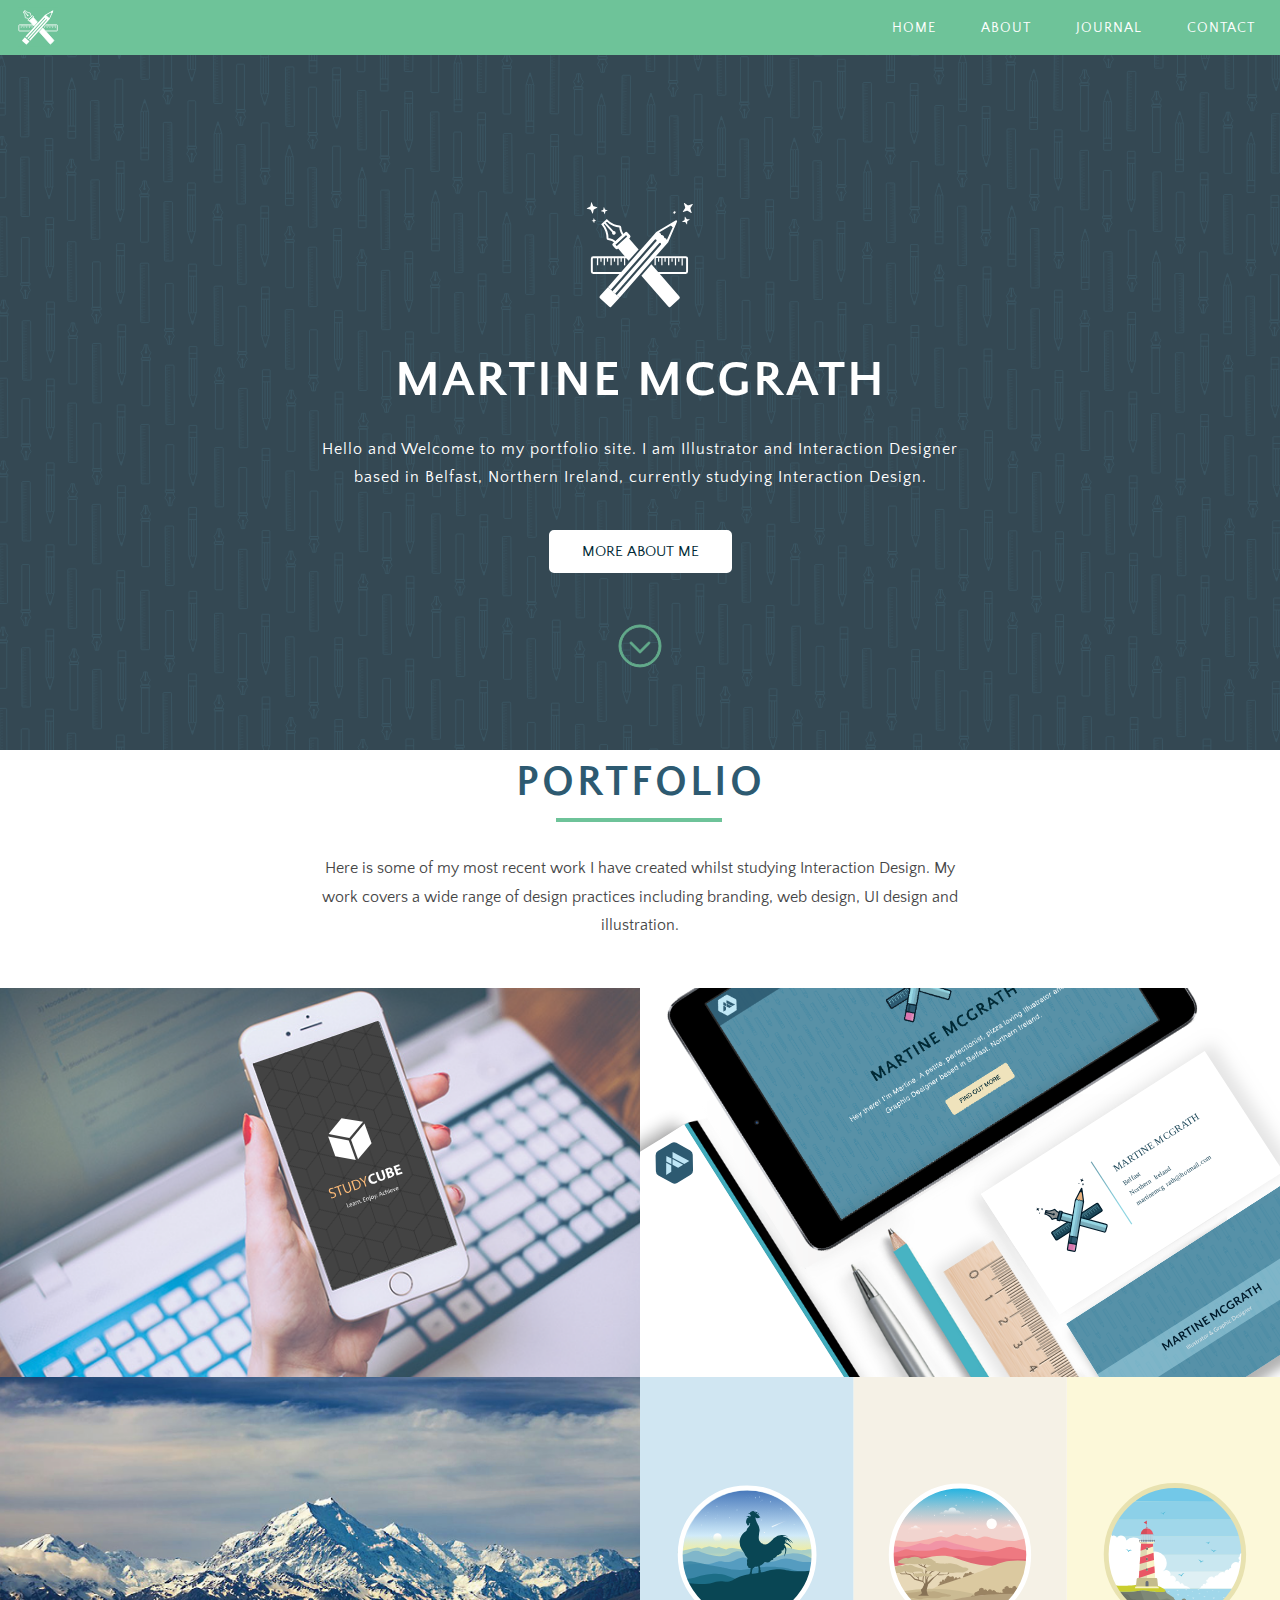
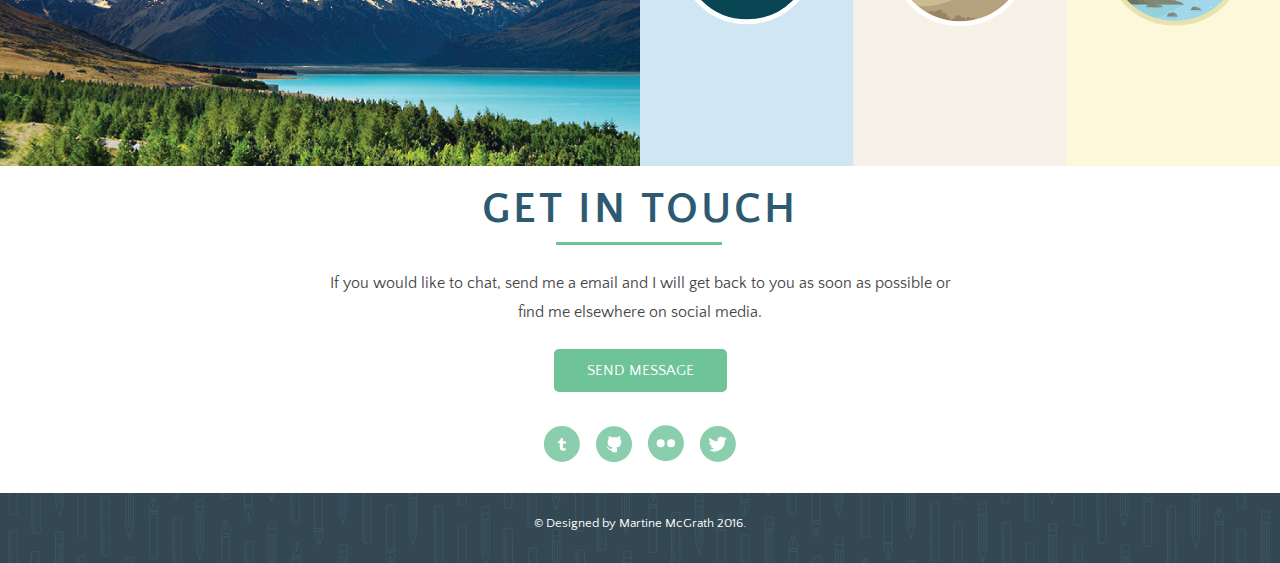
==== index.html @ e9c859cc "uploading new portfolio" ====
<!DOCTYPE html>
<html

<head>
    <meta charset="UTF-8">
    <meta http-equiv="X-UA-Compatible" content="IE=edge,chrome=1">
    <meta name="viewport" content="width=device-width, initial-scale=1">
    <title>Martine McGrath</title>

    <link rel="shortcut icon" type="image/png" href="images/favicon1.png">  
    <link href="css/style.css" type="text/css" rel="stylesheet"/>

<script src="js/smooth-scroll.js"></script>

    <!-- Google Fonts -->

    <link href='https://fonts.googleapis.com/css?family=Quattrocento+Sans:400,400italic,700,700italic' rel='stylesheet' type='text/css'>



</head>

    <body id="home">
        
         <div class="hero">
        </div>
        
        <header class="main">
            
            

            <div class="nav-menu">
        <nav>
            
             <a href="index.html"><img class="logo" src="images/icon.svg" width="40" height="40" alt="Monogram"/></a>
            
            <ul>
                <li><a href="index.html">HOME</a></li>
                <li><a href="about.html">ABOUT</a></li>
                <li><a href="http://martine-mcgrath.tumblr.com/">JOURNAL</a></li>
                <li><a data-scroll href="#contact-home">CONTACT</a></li>
               
            </ul>
        </nav>  
            </div>
    
     
   <img class="animatedimage" src="images/line-marque.svg" alt="Viusal Marque"/> 
    
    <h1 class="title">MARTINE MCGRATH</h1>
    <p class="intro">Hello and Welcome to my portfolio site. I am Illustrator and Interaction Designer based in Belfast, Northern Ireland, currently studying Interaction Design.</p>
    
    
    <div class="about-button">
    <a class="button" href="about.html">MORE ABOUT ME</a>
        </div>
            
            <div class="arrow">
            <a data-scroll href="#portfolio"><img src="images/arrow.svg" alt="arrow to portfolio" /></a>
                </div>
            
    
</header>
        
<div id="portfolio"></div>
        
<section>
    
    <div class="portfolio-intro">
    <h2>PORTFOLIO</h2>
    <hr>
    <p class="work-intro">Here is some of my most recent work I have created whilst studying Interaction Design. My work covers a wide range of design practices including branding, web design, UI design and illustration.</p>
        </div>
    
    <div class="container-a4">
		<ul class="caption-style-4">
			<li>
				<img src="images/image1-01.svg" alt="Micro-publications Studycube App">
				<div class="caption">
                    <a href="case-study1.html"><div class="blur"></div></a>
                    <a href="case-study1.html"><div class="caption-text">
						<h1 class="white">STUDYCUBE</h1>
<p class="white">A educational interactive device, testing your knowledge on a wide range of subjects.</p>
					</div></a>
				</div>
			</li>
			<li>
                <img src="images/final-brand-01.svg" alt="Personal Brand">
				<div class="caption">
					<a href="case-study2.html"><div class="blur"></div></a>
                    <a href="case-study2.html"><div class="caption-text">
						<h1 class="white">PERSONAL BRAND</h1>
<p class="white">A range of branding material with a distinct identity that defines who I am and what I do. </p>
					</div></a>
				</div>
			</li>
			<li>
				<img src="images/image3.svg" alt="Bird Project Website">
				<div class="caption">
					<div class="blur"></div>
					<div class="caption-text">
						<h1 class="white">NARRATIVE WEBPAGE</h1>
<p class="white">An illustrated webpage for children to learn about the 'extinct' New Zealand Takahē bird.</p>

					</div>
				</div>
			</li>
			<li>
				<img src="images/image4-01.svg" alt="Master & Apprentice">
				<div class="caption">
					<a href="case-study4.html"><div class="blur"></div></a>
					<a href="case-study4.html"><div class="caption-text">
						<h1 class="white">Master & Apprentice</h1>
<p class="white">Master & Apprentice illustration exercises to continue improving my illustration skills.</p>
					</div></a>
				</div>
			</li>
		</ul>
	</div>
    </section>
           
        
	<section id="contact-home">

        <h2 class="contact-home-title">GET IN TOUCH</h2>
        
        <hr>
        
        <p>If you would like to chat, send me a email and I will get back to you as soon as possible or find me elsewhere on social media.</p>
        
        <div class="email-button">
    <a class="home-contact-button" href="mailto:martinemcgrath@hotmail.com">SEND MESSAGE</a>
        </div>
        
        <!---<button class="button" style="vertical-align:middle"><span>SEND MESSAGE </span></button>--->
        
        <div class="social">
		<ul> 
<li><a href="http://martine-mcgrath.tumblr.com/"><img src="images/social/tumblr.svg" alt="Follow me on Tumblr" /></a></li>
<li><a href="https://github.com/martinemcgrath"><img src="images/social/github.svg" alt="Follow me on GitHub" /></a></li>
<li><a href="https://www.flickr.com/photos/martinemcgrath/"><img src="images/social/flickr.svg" alt="Follow me on Flickr" /></a></li>
<li><a href="https://twitter.com/martine_mcgrath"><img src="images/social/twitter.svg" alt="Follow me on Twitter" /></a></li>
            
            
            </ul>
	</div>
        
        

        
	</section>
        
          
    <footer>  
    
        <p class="small">&copy; Designed by Martine McGrath 2016.</p>
    
        </footer>
        
<script>
    smoothScroll.init();
</script>
    
</body>
</html>
---- css/style.css ----
* { 
    padding: 0;
    margin: 0;
    font-size: 100%;
    
  

}

p, h1, h2, h3, h4, blockquote, li
{
        max-width: 800px;
        min-width: 320px;
        font-family:'Quattrocento Sans', Arial, sans-serif;
        margin: auto;   
        background-colour: #fff;
        color: #464647;
        line-height: 2em;
    }


/*--------------- LINKS --------------*/


nav a:hover { color: #4AA1BC;
        transition: all 0.4s ease-in-out; }
    

   nav a {
        color: #fff;
        text-decoration: none;
       padding: 26px 20px;
        font-size: 0.9em;}



/*--------------- NAV ---------------*/

 
    nav { padding: 0em 0;
        margin-top: 1em;
        margin-bottom: 1em;
        position: fixed;
        z-index: 2;
        top: 0;
        left: 0;
        margin: 0 auto;
        padding: 0.7em;
        width: 100%;
        background-color: rgba(110, 195, 153, 1);
        
        }
     
        
    nav ul {
      float: right;
        margin-right: 1em;
        letter-spacing: 1px;

}
    
    nav li {display: inline;}


nav li a:hover {
    color: #2D5A71;
    transition: all 0.5s ease-in-out; 
    }


.logo {
    margin-top: -0.3em;
    margin-bottom: -0.5em;
    margin-left: 0.5em;
    float: left;}

/*--------------- HEADER ---------------*/

.hero {
    background-image: url(../images/bg-01.svg);
    background-size: cover;
    background-position: center center;
    height: 750px;
}

header { margin-top: -550px;}



.animatedimage {
    max-width: 110px;
    animation: fadeAndScale 1s ease-in;
    transform-origin: center bottom;
}

@keyframes fadeAndScale {
    from {
       opacity: 0;
        transform: scale(.75, .75, 1);
    }
    
    to{
     opacity: 1; 
        transform: scale3d(1, 1, 1);
    }
}


.title { 
    margin-top: 0.3em;
    color: #fff;
    letter-spacing: 2px;
    font-size: 3.2em;
    font-weight: 800;
    animation: fadeAndScale 1.5s ease-in;
    transform-origin: center bottom;
    }

.intro { 
    margin-top: 0.2em;
    margin-bottom: 0.5em;
    font-size: 1em;
    color: #fff;
    letter-spacing: 1px;
    max-width: 650px;
    font-weight: 300;
    animation: fadeAndScale 1.5s ease-in;
    transform-origin: center bottom;
    }

.button {  
    margin-top: 2em;
    background-color: #fff;
    border: 3px solid #fff;
    padding: 10px 30px;
    text-align: center;
    text-decoration: none;
    display: inline-block;
    font-size: 15px;
    border-radius: 5px;
    animation: fadeAndScale 2s ease-in;
    transform-origin: center bottom;
    }

.button:hover {
    background-color: rgba(240, 227, 188, 0.0);
    color: #fff;
    border: 3px solid #fff;
    transition: 0.4s;}
        
a{ color: #002935;
    font-family: 'Quattrocento Sans', sans-serif;}

.arrow img { 
    margin-top: 3em;
    width: 50px;
    opacity: 0.8;
    animation: fadeAndScale 2s ease-in;
    transform-origin: center bottom;
}

.arrow a:hover img{
    opacity: 1;
    transition: all 0.3s ease-in-out;
    transform:scale(1.2);
    }

/*--------------- TYPOGRAPHY---------------*/

header {
  text-align: center;
}


h2 {
    color: #2D5A71;
    text-align: center;
    font-size: 2.7em;
    font-weight: bold;
    letter-spacing: 3px;
    margin-top: 1.5em;
    margin-bottom: 0.5em;}

h3 {
    color: #464647;
    font-size: 2em;
    font-weight: 700;}


p {
    line-height: 1.8em;
    margin-bottom: 2em;
    font-size: 1em;
}



/*---------PORTFOLIO-----*/


.portfolio-intro { margin-top: 4em;}

.work-intro { 
    margin-top: 2em;
    text-align: center;
    width: 660px;
    margin-bottom: 3em;}


hr {
    margin-left: 43.4%;
    width: 13%;
    border: 0;
    background-color: #6EC399;
    height: 3.5px;
    margin-top: -1.8em;
}

	.caption-style-4{
		list-style-type: none;
		margin: 0px;
		padding: 0px;


	}

/*---------Portfilio grid-----*/


	.caption-style-4 li{
		float: left;
		padding: 0px;
		position: relative;
		overflow: hidden;
	}
	.caption-style-4 li:hover .caption{
		opacity: 1;
	}
	.caption-style-4 li:hover img{
		opacity: 1;
		transform: scale(1.10,1.10);
		-webkit-transform:scale(1.15,1.15);
		-moz-transform:scale(1.15,1.15);
		-ms-transform:scale(1.15,1.15);
		-o-transform:scale(1.15,1.15);
	}
	.caption-style-4 img{
        z-index: 2;
        width: 640px;
		margin: 0px;
		padding: 0px;
		float: left;
	
	}
	.caption-style-4 .caption{
		cursor: pointer;
		position: absolute;
		opacity: 0;
		-webkit-transition:all 0.45s ease-in-out;
		-moz-transition:all 0.45s ease-in-out;
		-o-transition:all 0.45s ease-in-out;
		-ms-transition:all 0.45s ease-in-out;
		transition:all 0.45s ease-in-out;
	}

	.caption-style-4 img{
		-webkit-transition:all 0.25s ease-in-out;
		-moz-transition:all 0.25s ease-in-out;
		-o-transition:all 0.25s ease-in-out;
		-ms-transition:all 0.25s ease-in-out;
		transition:all 0.25s ease-in-out;
	}
	.caption-style-4 .blur{
		background-color: rgba(50,70,80,0.85);
		height: 640px;
		width: 650px;
		z-index: 5;
		position: absolute;
	}
	.caption-style-4 .caption-text h1{
		text-transform: uppercase;
		font-size: 2.5em;;
        text-align: center;

	}
	.caption-style-4 .caption-text{
		z-index: 6;
		color: #fff;
		position: absolute;
		width: 450px;
		height: 200px;
		top:100px;
        margin-left: 80px;
	}


.white {
    color: white; 
    text-align: center;
}

.clear {clear: both;}


/*---------CONTACT-----*/

#contact-home {
    text-align: center;
    background: #fff;
    padding-bottom: 50px;
}

#contact-home hr { margin-top: -2em;}

#contact-home p { 
            max-width: 650px;
            text-align: center;
            margin-top: 1.5em;
            margin-bottom: -0.5em;}

.contact-home-title { margin-top: 18.3em;}

.home-contact-button {  
    margin-top: 2em;
    background-color: #6EC399;
    border: 3px solid #6EC399;
    color: #fff;
    padding: 10px 30px;
    text-align: center;
    text-decoration: none;
    display: inline-block;
    font-size: 15px;
    border-radius: 5px;
    animation: fadeAndScale 2s ease-in;
    transform-origin: center bottom;
    }

.home-contact-button:hover {
    background-color: rgba(240, 227, 188, 0.0);
    color: #6EC399;
    border: 3px solid #6EC399;
    transition: 0.4s;}


#contact {
    text-align: center;
    background: #3B5561;
    /* padding-top: 760px; */
    padding-bottom: 50px;
}

#contact hr { margin-top: -3em;}


.contact-title { 
    padding: 0.5em;
    color: #fff;}


#contact p {
            max-width: 650px;
            text-align: center;
            color: #fff;
            margin-top: 1.5em;
            margin-bottom: -0.5em;}


.email-button { margin-top: 0em;}


.social  {
    text-align: center;
    margin: auto 0;
    }

.social ul {
    display: block;
    }

.social li {
    margin: 0 4px;
    list-style: none;
    display: inline;
    }


.social img {
    margin-top: 2em;
    margin-bottom: -2em;
    width: 40px;
    border: none;
    opacity: 0.8;
    }

.social a:hover img{
    opacity: 1;
    transition: all 0.3s ease-in-out;
    transform:scale(1.2);
    }



/*.button {
  display: inline-block;
  border-radius: 5px;
  background-color: #F0E3BC;
  border: 3px solid #F0E3BC;
  color: #FFFFFF;
  text-align: center;
  font-size: 15px;
  padding: 10px;
  width: 200px;
  cursor: pointer;
  margin: 5px;
  color: #002935;
  font-family: 'Quattrocento Sans', sans-serif;
}

.button span {
  cursor: pointer;
  display: inline-block;
  position: relative;
  transition: 0.5s;
}

.button span:after {
  content: '»';
  position: absolute;
  opacity: 0;
  top: 0;
  right: -30px;
}

.button:hover span {
  padding-right: 20px;
}

.button:hover span:after {
  opacity: 1;
  right: 0;
}*/



/*-----FOOTER-----*/

footer { background-image: url(../images/bg-01.svg);
background-size: cover;
    background-position: center center;
    width: 100%;
    height:70px;
}

footer p {
  margin-top: 0em;
    margin-bottom: 0em;
    padding: 1.5em;
  text-align: center;
  font-size: 0.8em;
    color: #fff;
}



/*--------------------------------------- CASE STUDIES! -----------------------------------*/

/*-----CASESTUDY1 - STUDYCUBE-----*/

.bg-studycube{ background-image: url(../images/case1.png);
    background-size: cover;
    background-position: center center;
    height: 450px;
}

.case-intro { margin-top: 12em;}

.brief { margin-top: 10em;}

.brief p{ margin-top: 2em;}

.approach p{ margin-top: 2em;}

.cube-icons { text-align: center;}

.cube-icons img {width: 150px;
                    margin-bottom: -3em;}

.cube-icons p { width: 550px;
                margin-top: 3.5em;}

.sketches {
    width: 100%;
    margin-top: 3.5em;
    }

.sketches ul {
    text-align: center;
    display: block;
    }

.sketches li {
    list-style: none;
    display: inline;
    }


.sketches img {
    margin-top: -0.4em;
    width: 471.2px;
    border: none;
    }

.approach { margin-top: -1em;}


.green { 
    margin-top: 4em;
    background: #84D1A9;
    text-align: center;
}


.outcome p { margin-top: 2em;}

.iphone-app{ width: 800px;
            margin-top: 2em;
            margin-bottom: 2em;}

.finished-app { width: 800px;
    margin-top: 2em;}


/*-----CASESTUDY2 - BRAND-----*/

.bg-brand{ background-image: url(../images/brand1.png);
    background-size: cover;
    background-position: center center;
    height: 450px;
}




/*-----CASESTUDY3 - NARRATIVE WEBSITE-----*/


/*-----CASESTUDY4 - MASTER & APPRENTICE-----*/



/*--------------- MEDIA QUERIES ---------------*/
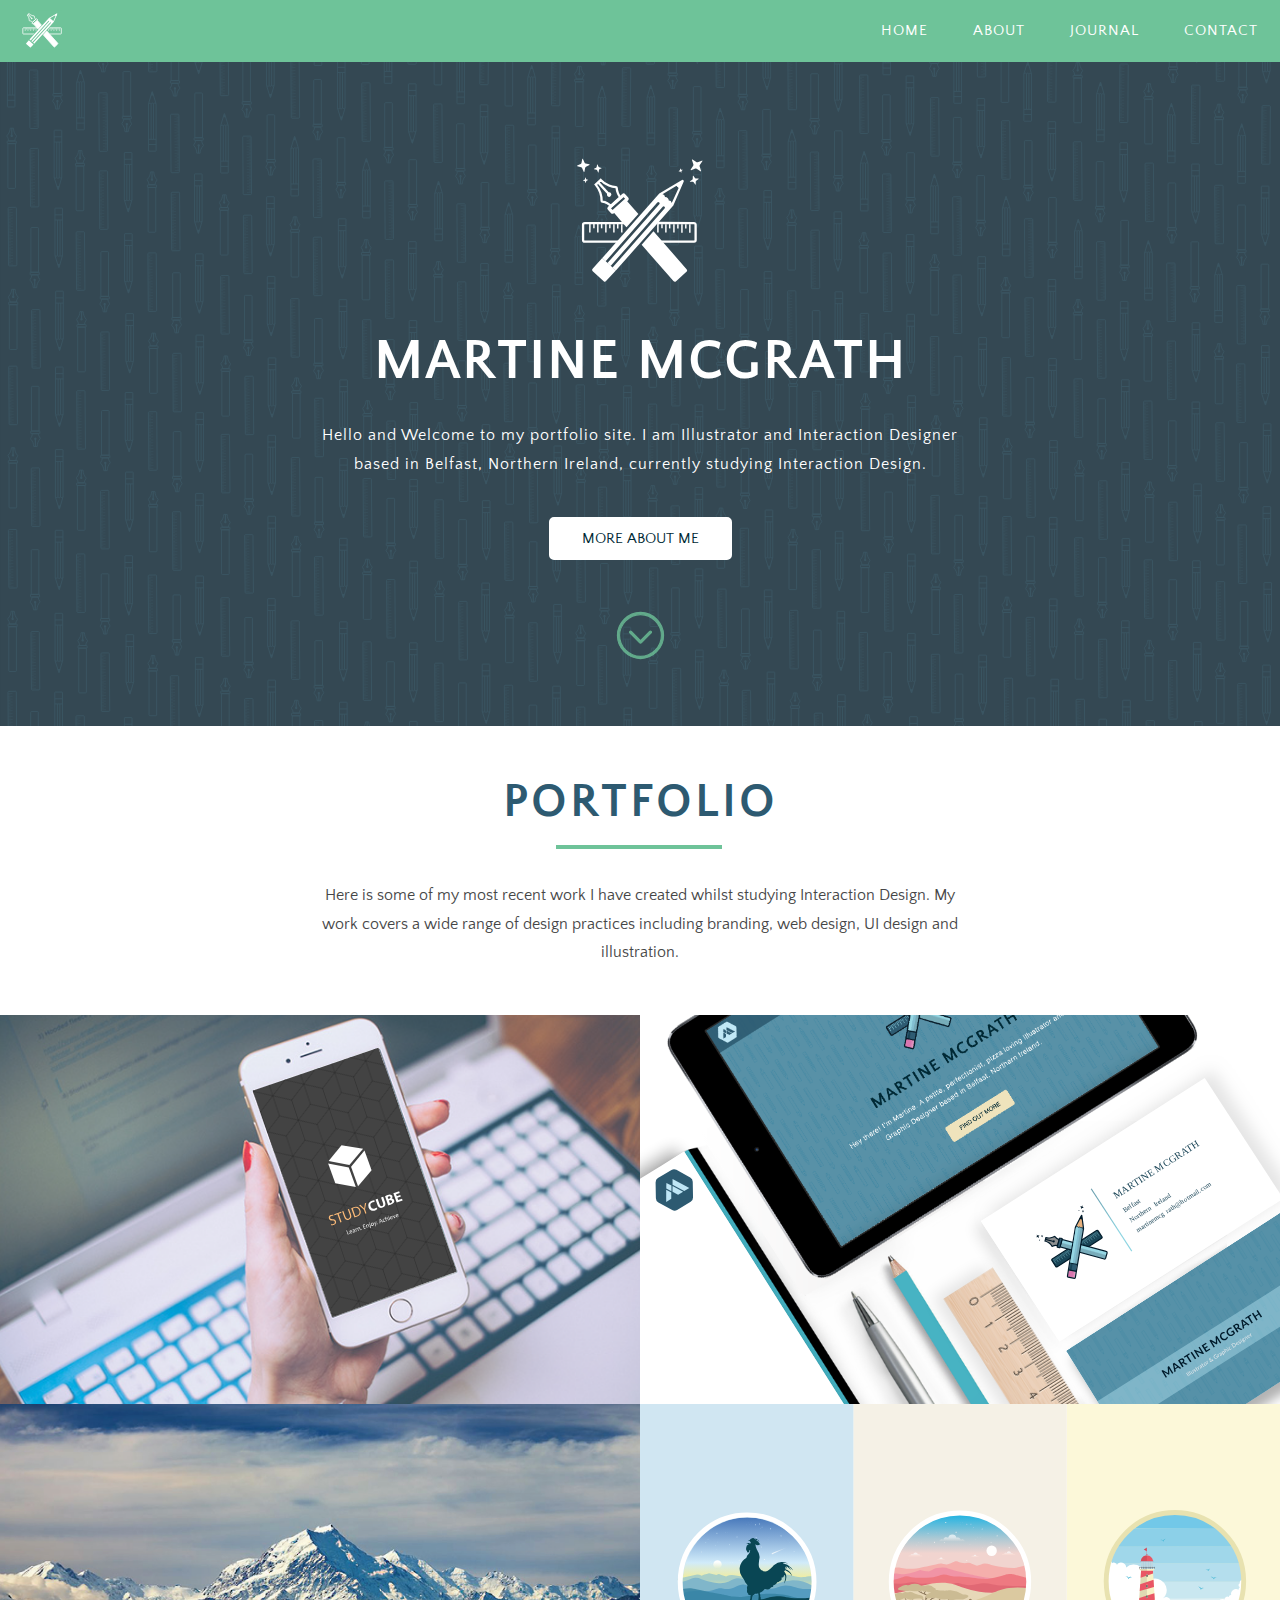
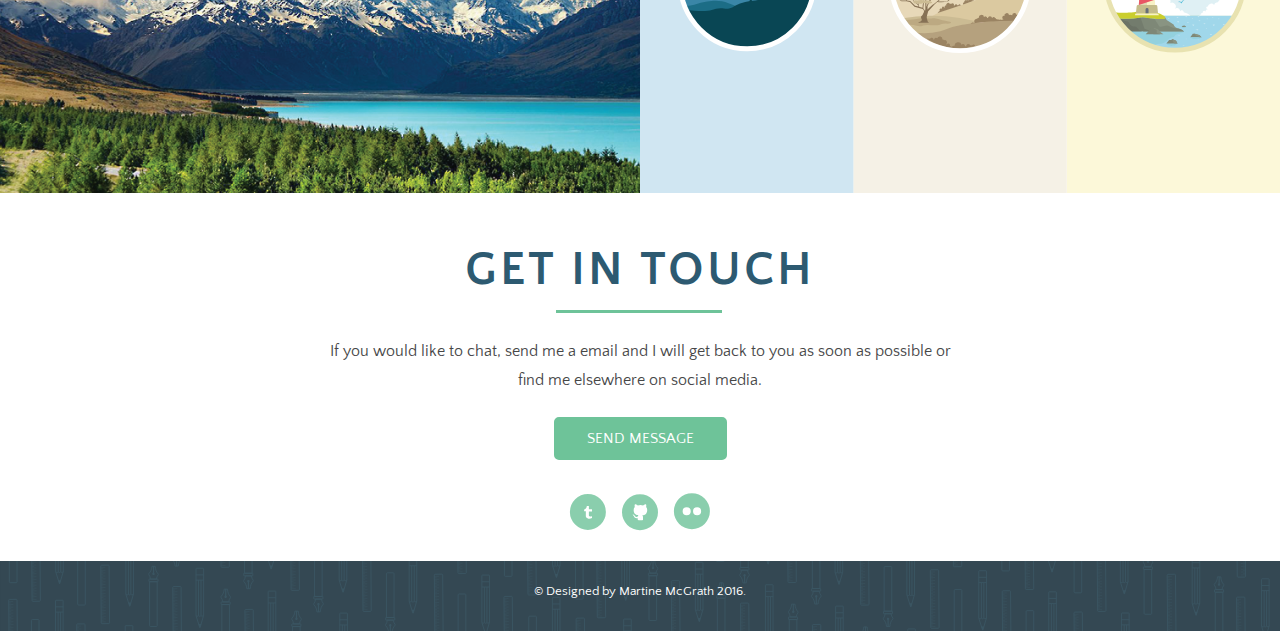
==== commit 08f7a7f0: "update" ====
--- a/index.html
+++ b/index.html
@@ -139,7 +139,7 @@
 <li><a href="http://martine-mcgrath.tumblr.com/"><img src="images/social/tumblr.svg" alt="Follow me on Tumblr" /></a></li>
 <li><a href="https://github.com/martinemcgrath"><img src="images/social/github.svg" alt="Follow me on GitHub" /></a></li>
 <li><a href="https://www.flickr.com/photos/martinemcgrath/"><img src="images/social/flickr.svg" alt="Follow me on Flickr" /></a></li>
-<li><a href="https://twitter.com/martine_mcgrath"><img src="images/social/twitter.svg" alt="Follow me on Twitter" /></a></li>
+
             
             
             </ul>
--- a/css/style.css
+++ b/css/style.css
@@ -30,7 +30,7 @@
         color: #fff;
         text-decoration: none;
        padding: 26px 20px;
-        font-size: 0.9em;}
+        font-size: 0.95em;}
 
 
 
@@ -45,7 +45,7 @@
         top: 0;
         left: 0;
         margin: 0 auto;
-        padding: 0.7em;
+        padding: 0.9em;
         width: 100%;
         background-color: rgba(110, 195, 153, 1);
         
@@ -80,15 +80,15 @@
     background-image: url(../images/bg-01.svg);
     background-size: cover;
     background-position: center center;
-    height: 750px;
-}
-
-header { margin-top: -550px;}
+    height: 726px;
+}
+
+header { margin-top: -570px;}
 
 
 
 .animatedimage {
-    max-width: 110px;
+    max-width: 130px;
     animation: fadeAndScale 1s ease-in;
     transform-origin: center bottom;
 }
@@ -110,7 +110,7 @@
     margin-top: 0.3em;
     color: #fff;
     letter-spacing: 2px;
-    font-size: 3.2em;
+    font-size: 3.5em;
     font-weight: 800;
     animation: fadeAndScale 1.5s ease-in;
     transform-origin: center bottom;
@@ -123,7 +123,7 @@
     color: #fff;
     letter-spacing: 1px;
     max-width: 650px;
-    font-weight: 300;
+    font-weight: 100;
     animation: fadeAndScale 1.5s ease-in;
     transform-origin: center bottom;
     }
@@ -153,7 +153,7 @@
 
 .arrow img { 
     margin-top: 3em;
-    width: 50px;
+    width: 55px;
     opacity: 0.8;
     animation: fadeAndScale 2s ease-in;
     transform-origin: center bottom;
@@ -175,7 +175,7 @@
 h2 {
     color: #2D5A71;
     text-align: center;
-    font-size: 2.7em;
+    font-size: 3em;
     font-weight: bold;
     letter-spacing: 3px;
     margin-top: 1.5em;
@@ -198,7 +198,7 @@
 /*---------PORTFOLIO-----*/
 
 
-.portfolio-intro { margin-top: 4em;}
+.portfolio-intro { margin-top: 5.5em;}
 
 .work-intro { 
     margin-top: 2em;
@@ -279,7 +279,7 @@
 	}
 	.caption-style-4 .caption-text h1{
 		text-transform: uppercase;
-		font-size: 2.5em;;
+		font-size: 3em;;
         text-align: center;
 
 	}
@@ -287,10 +287,10 @@
 		z-index: 6;
 		color: #fff;
 		position: absolute;
-		width: 450px;
+		width: 540px;
 		height: 200px;
-		top:100px;
-        margin-left: 80px;
+		top:110px;
+        margin-left: 50px;
 	}
 
 
@@ -318,7 +318,7 @@
             margin-top: 1.5em;
             margin-bottom: -0.5em;}
 
-.contact-home-title { margin-top: 18.3em;}
+.contact-home-title { margin-top: 17.8em;}
 
 .home-contact-button {  
     margin-top: 2em;
@@ -349,7 +349,7 @@
     padding-bottom: 50px;
 }
 
-#contact hr { margin-top: -3em;}
+#contact hr { margin-top: -3.5em;}
 
 
 .contact-title { 
@@ -397,48 +397,6 @@
     transition: all 0.3s ease-in-out;
     transform:scale(1.2);
     }
-
-
-
-/*.button {
-  display: inline-block;
-  border-radius: 5px;
-  background-color: #F0E3BC;
-  border: 3px solid #F0E3BC;
-  color: #FFFFFF;
-  text-align: center;
-  font-size: 15px;
-  padding: 10px;
-  width: 200px;
-  cursor: pointer;
-  margin: 5px;
-  color: #002935;
-  font-family: 'Quattrocento Sans', sans-serif;
-}
-
-.button span {
-  cursor: pointer;
-  display: inline-block;
-  position: relative;
-  transition: 0.5s;
-}
-
-.button span:after {
-  content: '»';
-  position: absolute;
-  opacity: 0;
-  top: 0;
-  right: -30px;
-}
-
-.button:hover span {
-  padding-right: 20px;
-}
-
-.button:hover span:after {
-  opacity: 1;
-  right: 0;
-}*/
 
 
 
@@ -469,10 +427,10 @@
 .bg-studycube{ background-image: url(../images/case1.png);
     background-size: cover;
     background-position: center center;
-    height: 450px;
-}
-
-.case-intro { margin-top: 12em;}
+    height: 470px;
+}
+
+.case-intro { margin-top: 16em;}
 
 .brief { margin-top: 10em;}
 
@@ -506,11 +464,11 @@
 
 .sketches img {
     margin-top: -0.4em;
-    width: 471.2px;
+    width: 424px;
     border: none;
     }
 
-.approach { margin-top: -1em;}
+.approach { margin-top: -2em;}
 
 
 .green { 
@@ -519,15 +477,23 @@
     text-align: center;
 }
 
-
-.outcome p { margin-top: 2em;}
+.outcome{ text-align: center;}
+
+.outcome p { margin-top: 2em;
+            text-align: left;}
 
 .iphone-app{ width: 800px;
             margin-top: 2em;
             margin-bottom: 2em;}
 
-.finished-app { width: 800px;
-    margin-top: 2em;}
+.outcome h2{ margin-top: 1em;}
+
+.finished-app { 
+    width: 800px;
+    margin-top: -1em;
+    margin-bottom: -2em;}
+
+
 
 
 /*-----CASESTUDY2 - BRAND-----*/
@@ -535,9 +501,11 @@
 .bg-brand{ background-image: url(../images/brand1.png);
     background-size: cover;
     background-position: center center;
-    height: 450px;
-}
-
+    height: 470px;
+}
+
+.guidelines { color: #5DAF84;
+        text-decoration: none;}
 
 
 
@@ -546,6 +514,15 @@
 
 /*-----CASESTUDY4 - MASTER & APPRENTICE-----*/
 
+.bg-case4 {
+    background-image: url(../images/case-four-bg.png);
+    background-size: cover;
+    background-position: center center;
+    height: 470px;
+    
+    
+}
+
 
 
 /*--------------- MEDIA QUERIES ---------------*/ 
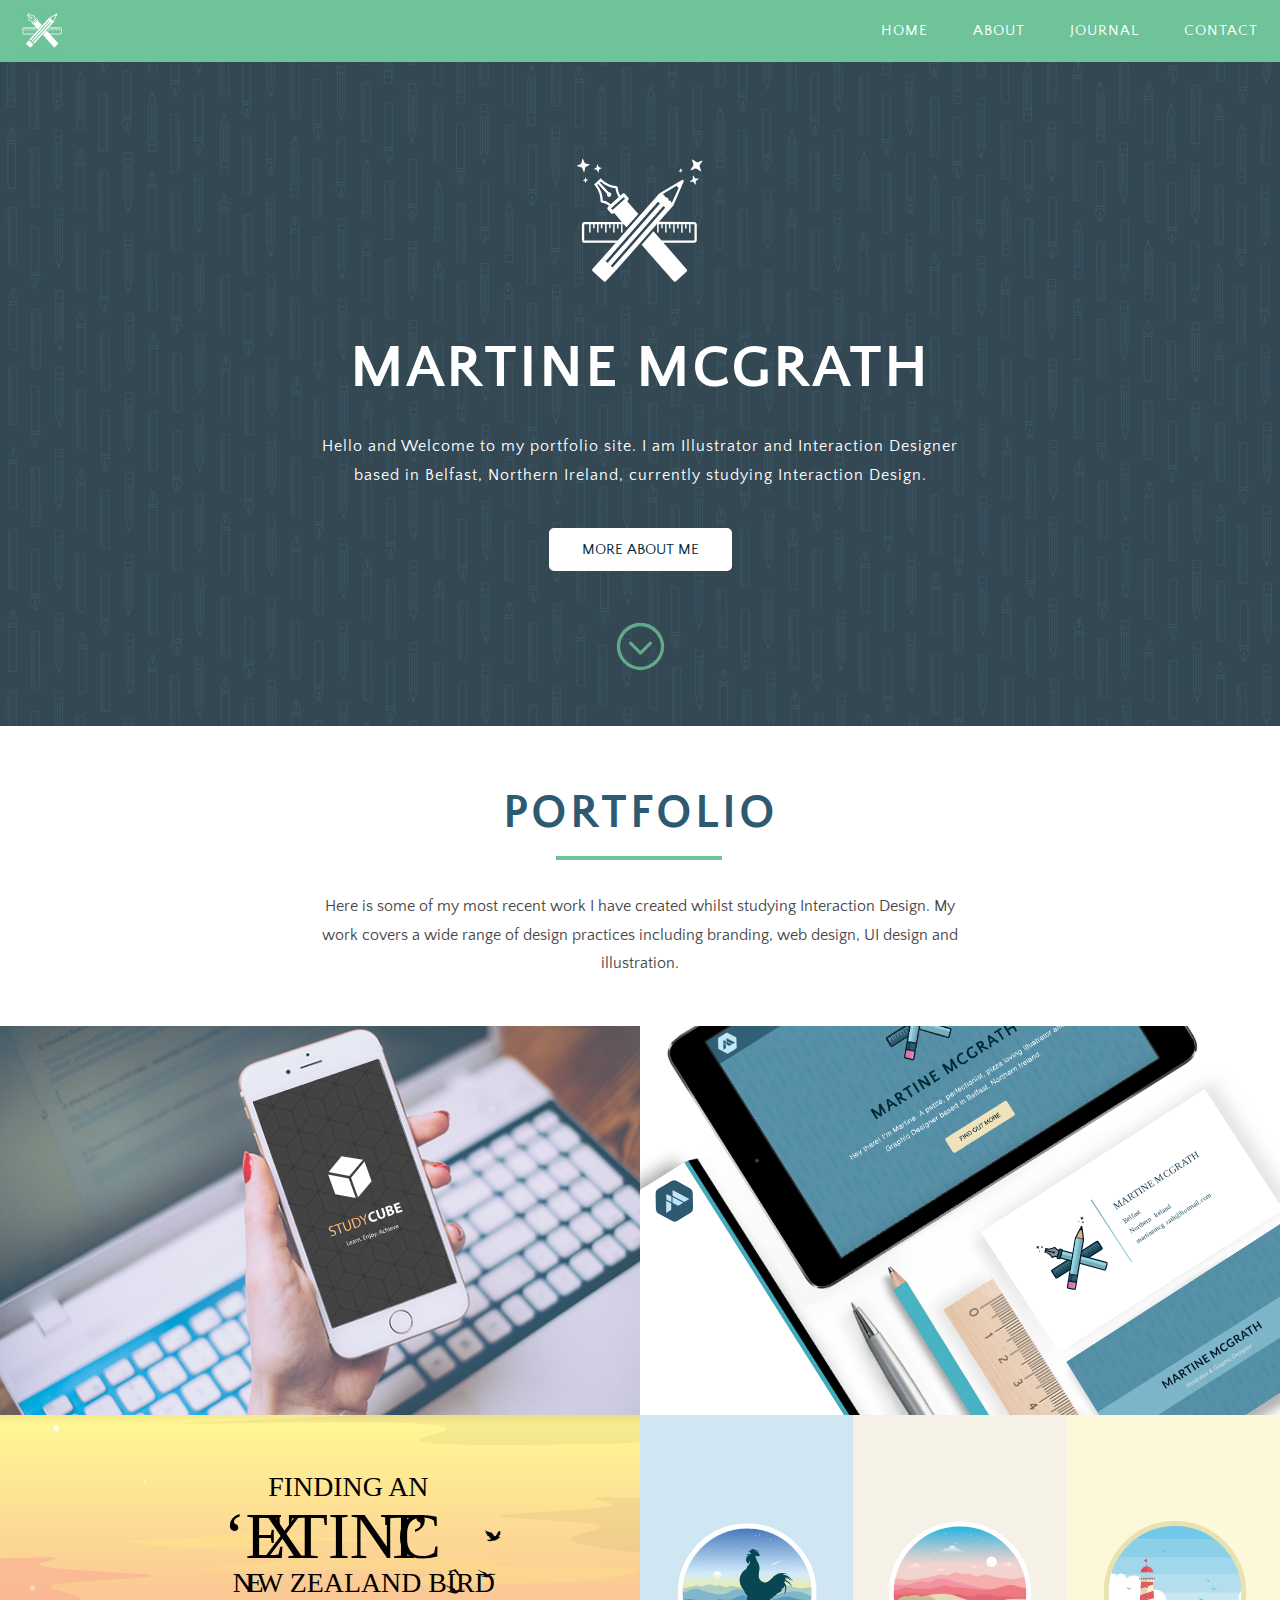
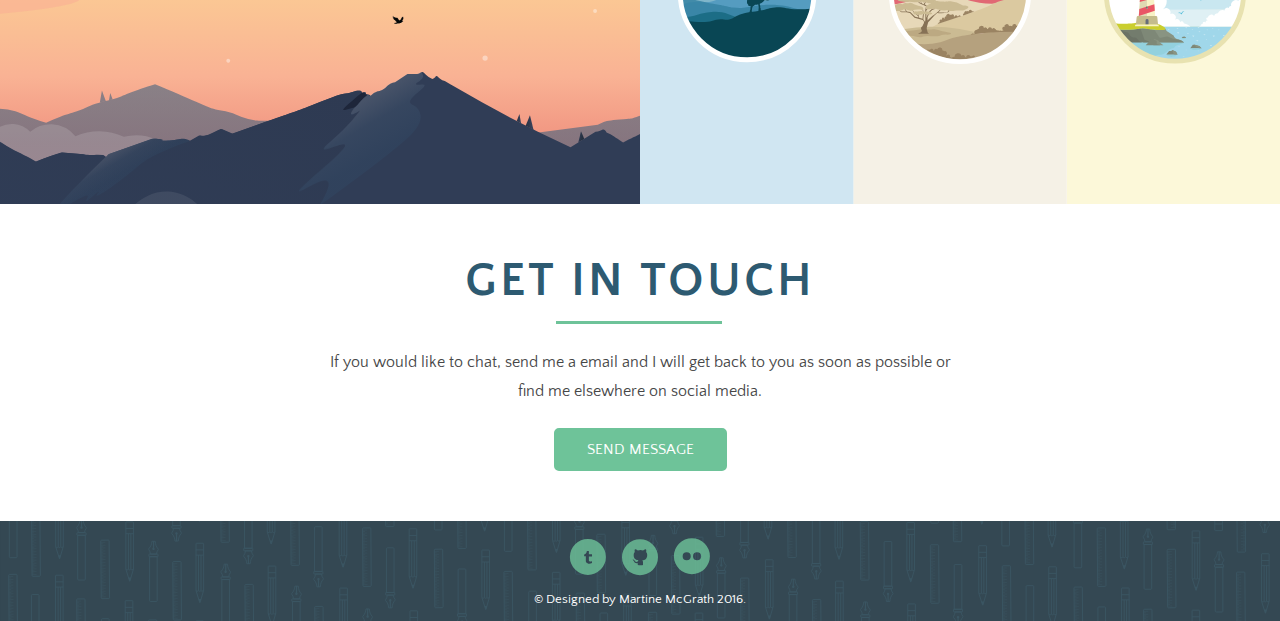
==== commit 85bfe9b1: "updating website" ====
--- a/index.html
+++ b/index.html
@@ -1,5 +1,5 @@
 <!DOCTYPE html>
-<html
+<html>
 
 <head>
     <meta charset="UTF-8">
@@ -95,12 +95,12 @@
 				</div>
 			</li>
 			<li>
-				<img src="images/image3.svg" alt="Bird Project Website">
+				<img src="images/image3-01.svg" alt="Bird Project Website">
 				<div class="caption">
-					<div class="blur"></div>
-					<div class="caption-text">
+					<a href="case-study3.html"><div class="blur"></div>
+					<a href="case-study3.html"><div class="caption-text">
 						<h1 class="white">NARRATIVE WEBPAGE</h1>
-<p class="white">An illustrated webpage for children to learn about the 'extinct' New Zealand Takahē bird.</p>
+<p class="white">An illustrated webpage for children to learn about the 'extinct' New Zealand Takahē bird - Coming Soon.</p>
 
 					</div>
 				</div>
@@ -132,26 +132,20 @@
     <a class="home-contact-button" href="mailto:martinemcgrath@hotmail.com">SEND MESSAGE</a>
         </div>
         
-        <!---<button class="button" style="vertical-align:middle"><span>SEND MESSAGE </span></button>--->
+  
+	</section>
+        
+          
+    <footer>  
+        
         
         <div class="social">
 		<ul> 
 <li><a href="http://martine-mcgrath.tumblr.com/"><img src="images/social/tumblr.svg" alt="Follow me on Tumblr" /></a></li>
 <li><a href="https://github.com/martinemcgrath"><img src="images/social/github.svg" alt="Follow me on GitHub" /></a></li>
 <li><a href="https://www.flickr.com/photos/martinemcgrath/"><img src="images/social/flickr.svg" alt="Follow me on Flickr" /></a></li>
-
-            
-            
             </ul>
 	</div>
-        
-        
-
-        
-	</section>
-        
-          
-    <footer>  
     
         <p class="small">&copy; Designed by Martine McGrath 2016.</p>
     
--- a/css/style.css
+++ b/css/style.css
@@ -110,7 +110,7 @@
     margin-top: 0.3em;
     color: #fff;
     letter-spacing: 2px;
-    font-size: 3.5em;
+    font-size: 3.8em;
     font-weight: 800;
     animation: fadeAndScale 1.5s ease-in;
     transform-origin: center bottom;
@@ -365,9 +365,6 @@
             margin-bottom: -0.5em;}
 
 
-.email-button { margin-top: 0em;}
-
-
 .social  {
     text-align: center;
     margin: auto 0;
@@ -385,8 +382,7 @@
 
 
 .social img {
-    margin-top: 2em;
-    margin-bottom: -2em;
+    margin-top: 1em;
     width: 40px;
     border: none;
     opacity: 0.8;
@@ -406,13 +402,13 @@
 background-size: cover;
     background-position: center center;
     width: 100%;
-    height:70px;
+    height:100px;
 }
 
 footer p {
   margin-top: 0em;
     margin-bottom: 0em;
-    padding: 1.5em;
+  
   text-align: center;
   font-size: 0.8em;
     color: #fff;
@@ -491,7 +487,7 @@
 .finished-app { 
     width: 800px;
     margin-top: -1em;
-    margin-bottom: -2em;}
+    margin-bottom: 1.5em;}
 
 
 
@@ -507,10 +503,23 @@
 .guidelines { color: #5DAF84;
         text-decoration: none;}
 
+.element { color: #5DAF84;
+        text-decoration: none;}
+
+.site-button { margin-bottom: 3em;}
 
 
 /*-----CASESTUDY3 - NARRATIVE WEBSITE-----*/
 
+.bg-bird-project {
+    background-image: url(../images/bird-bg.png);
+    background-size: cover;
+    background-position: center center;
+    height: 470px;   
+}
+
+.style-tile {color: #5DAF84;
+             text-decoration: none;}
 
 /*-----CASESTUDY4 - MASTER & APPRENTICE-----*/
 
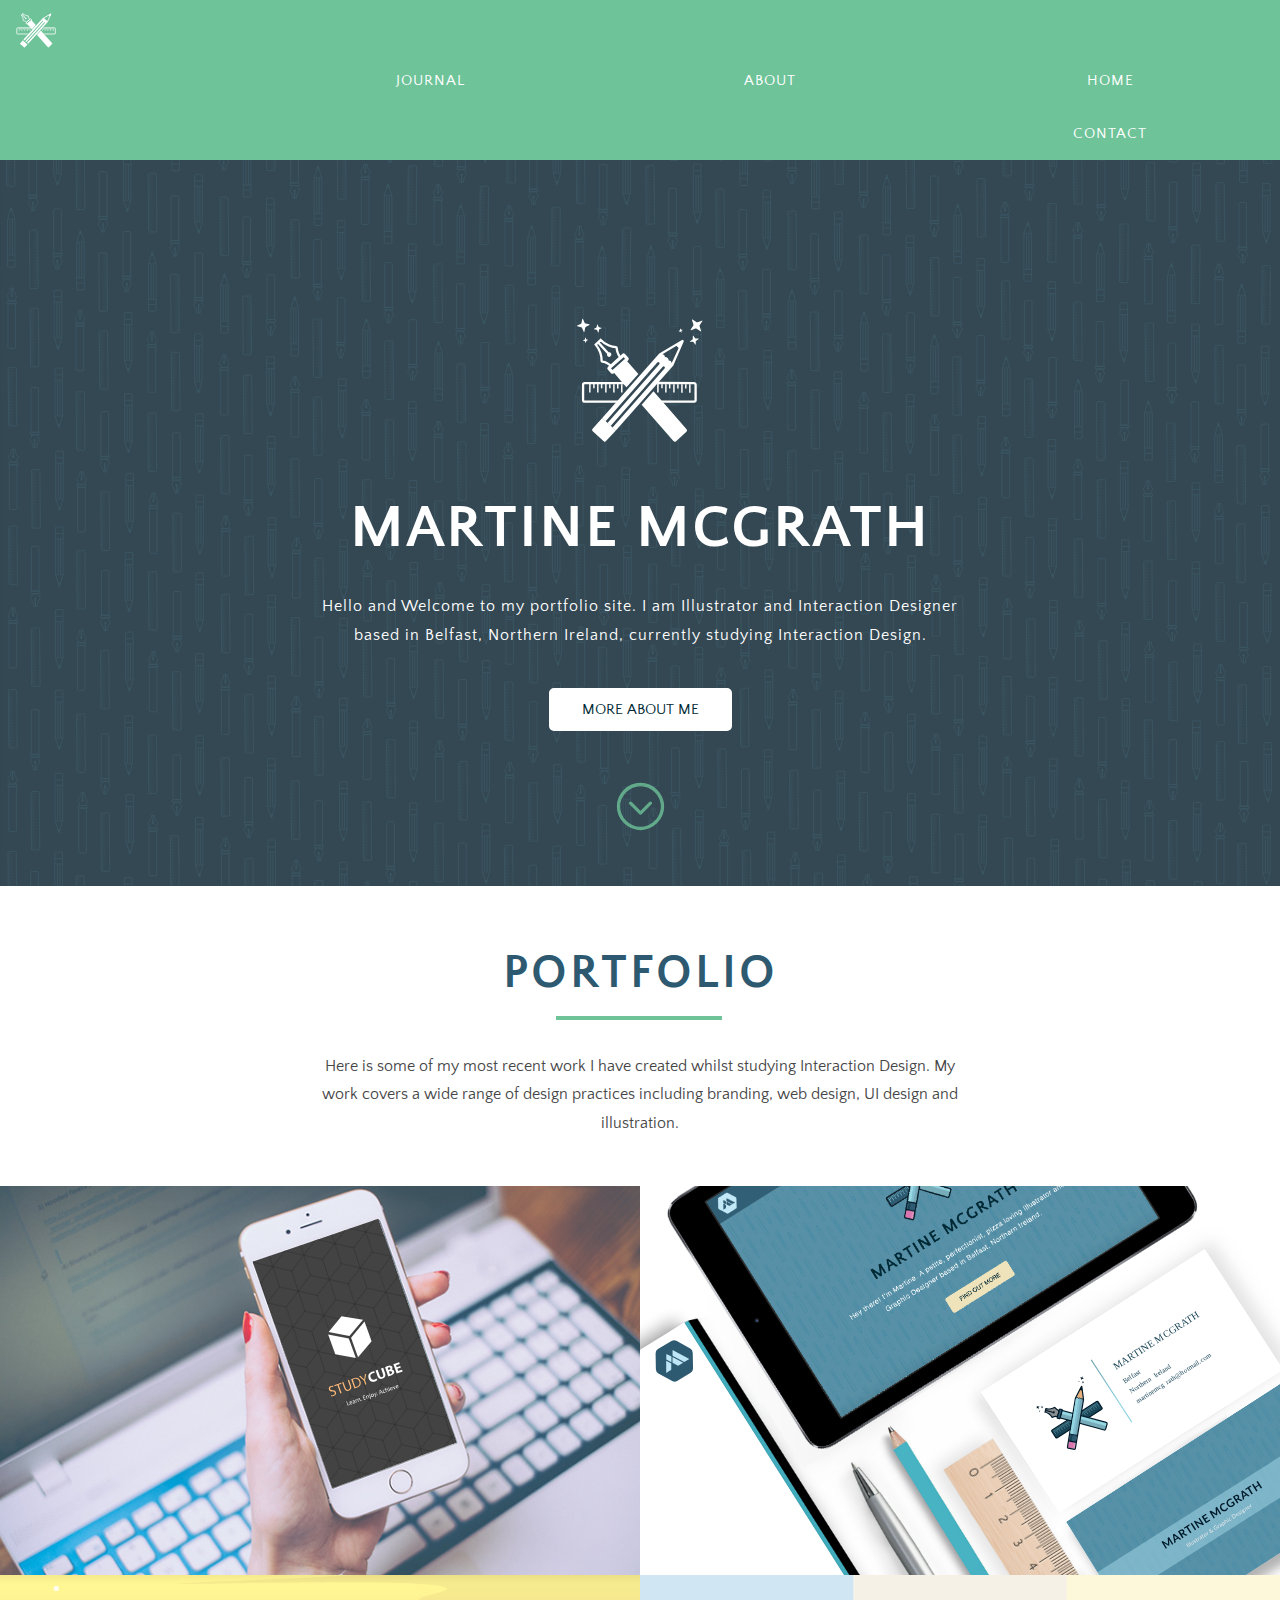
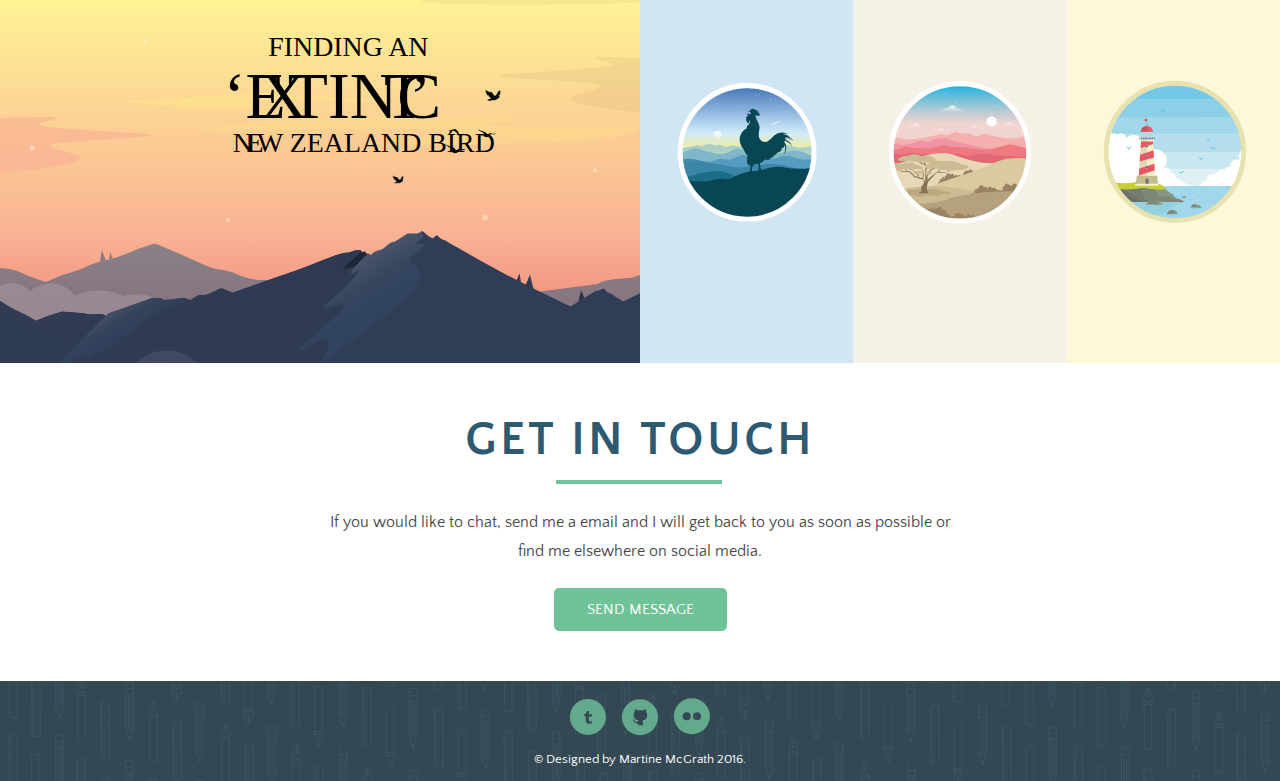
==== commit 5746caf5: "updating portfolio" ====
--- a/index.html
+++ b/index.html
@@ -11,7 +11,12 @@
     <link href="css/style.css" type="text/css" rel="stylesheet"/>
 
 <script src="js/smooth-scroll.js"></script>
-
+    
+    <!-- Responive Nav -->
+    
+    <link rel="stylesheet" href="https://maxcdn.bootstrapcdn.com/font-awesome/4.4.0/css/font-awesome.min.css">
+    <script src="https://ajax.googleapis.com/ajax/libs/jquery/2.1.4/jquery.min.js"></script>
+    
     <!-- Google Fonts -->
 
     <link href='https://fonts.googleapis.com/css?family=Quattrocento+Sans:400,400italic,700,700italic' rel='stylesheet' type='text/css'>
@@ -22,14 +27,30 @@
 
     <body id="home">
         
+        
+         <nav>
+      <div class="res-nav">
+        <a href="index.html"><img class="logo" src="images/icon.svg" width="40" height="40" alt="Monogram"/></a>
+        <button class="handle">
+          <i class="fa fa-bars"></i>
+        </button>
+      </div>
+      <ul>
+        <li><a href="index.html">HOME</a></li>
+        <li><a href="about.html">ABOUT</a></li>
+        <li><a href="http://martine-mcgrath.tumblr.com/">JOURNAL</a></li>
+        <li><a data-scroll href="#contact">CONTACT</a></li>
+      </ul>
+    </nav>
+        
          <div class="hero">
         </div>
         
         <header class="main">
             
             
-
-            <div class="nav-menu">
+            <!---
+            <div class="menu">
         <nav>
             
              <a href="index.html"><img class="logo" src="images/icon.svg" width="40" height="40" alt="Monogram"/></a>
@@ -42,7 +63,7 @@
                
             </ul>
         </nav>  
-            </div>
+            </div>---->
     
      
    <img class="animatedimage" src="images/line-marque.svg" alt="Viusal Marque"/> 
@@ -149,11 +170,21 @@
     
         <p class="small">&copy; Designed by Martine McGrath 2016.</p>
     
-        </footer>
+         <span id="contact">  
+    </footer>
         
 <script>
     smoothScroll.init();
 </script>
     
+<script type="text/javascript">
+      $(document).ready(function(){
+        $('.handle').on('click', function(){
+          $('nav ul').toggleClass('show');
+        });
+      });
+    </script>
+    
+    
 </body>
 </html>
--- a/css/style.css
+++ b/css/style.css
@@ -18,61 +18,63 @@
         line-height: 2em;
     }
 
-
-/*--------------- LINKS --------------*/
-
-
-nav a:hover { color: #4AA1BC;
-        transition: all 0.4s ease-in-out; }
-    
-
-   nav a {
+/*--------------- NAV ---------------*/
+
+nav {
+        background: rgba(110, 195, 153, 1);
+        overflow: hidden;
+      }
+      .res-nav {
         color: #fff;
+        padding: 13px;
+        overflow: hidden;
+      }
+      .logo {
+          float: left;
+        margin-top: -0.2em;
+    margin-bottom: -0.6em;
+    margin-left: 0.2em;
+      }
+      .handle {
+        float: right;
+        background: #69b78e;
+        color: #fff;
+        border: none;
+        font-size: 22px;
+        padding: 5px 10px;
+        border-radius: 3px;
+        cursor: pointer;
+        display: none;
+      }
+      nav a {
+       color: #fff;
         text-decoration: none;
-       padding: 26px 20px;
-        font-size: 0.95em;}
-
-
-
-/*--------------- NAV ---------------*/
-
- 
-    nav { padding: 0em 0;
-        margin-top: 1em;
-        margin-bottom: 1em;
-        position: fixed;
-        z-index: 2;
-        top: 0;
-        left: 0;
-        margin: 0 auto;
-        padding: 0.9em;
-        width: 100%;
-        background-color: rgba(110, 195, 153, 1);
-        
-        }
-     
-        
-    nav ul {
-      float: right;
-        margin-right: 1em;
+        padding: 26px 20px;
         letter-spacing: 1px;
-
-}
-    
-    nav li {display: inline;}
-
-
-nav li a:hover {
-    color: #2D5A71;
-    transition: all 0.5s ease-in-out; 
-    }
-
-
-.logo {
-    margin-top: -0.3em;
-    margin-bottom: -0.5em;
-    margin-left: 0.5em;
-    float: left;}
+        font-size: 0.95em;
+      }
+      nav ul {
+        overflow: hidden;
+        color: #fff;
+        margin: 0;
+        padding: 0;
+        text-align: center;
+        transition: max-height 0.5s;
+        -webkit-transition: max-height 0.5s;
+        -ms-transition: max-height 0.5s;
+        -moz-transition: max-height 0.5s;
+        -o-transition: max-height 0.5s;
+      }
+      nav ul li {
+        float: right;
+        display: inline-block;
+        padding: 10px;
+      }
+      nav ul li:hover {
+        background-color: #69b78e;
+        transition: all 0.3s ease-in-out; 
+      }
+
 
 /*--------------- HEADER ---------------*/
 
@@ -84,7 +86,6 @@
 }
 
 header { margin-top: -570px;}
-
 
 
 .animatedimage {
@@ -478,14 +479,14 @@
 .outcome p { margin-top: 2em;
             text-align: left;}
 
-.iphone-app{ width: 800px;
+.iphone-app{ max-width: 800px;
             margin-top: 2em;
             margin-bottom: 2em;}
 
 .outcome h2{ margin-top: 1em;}
 
 .finished-app { 
-    width: 800px;
+    max-width: 800px;
     margin-top: -1em;
     margin-bottom: 1.5em;}
 
@@ -527,11 +528,31 @@
     background-image: url(../images/case-four-bg.png);
     background-size: cover;
     background-position: center center;
-    height: 470px;
-    
-    
+    height: 470px; 
 }
 
 
 
 /*--------------- MEDIA QUERIES ---------------*/ 
+
+ @media screen and (max-width: 767px) {
+        .res-nav {
+          float: none;
+        }
+        nav ul {
+          background: #6fc39a;
+          max-height: 0;
+          width: 100%;
+        }
+        nav ul.show {
+          max-height: 20em;
+        }
+        nav ul li {
+          box-sizing: border-box;
+          width: 100%;
+          padding: 13px;
+        }
+        .handle {
+          display: inline;
+        }
+      }
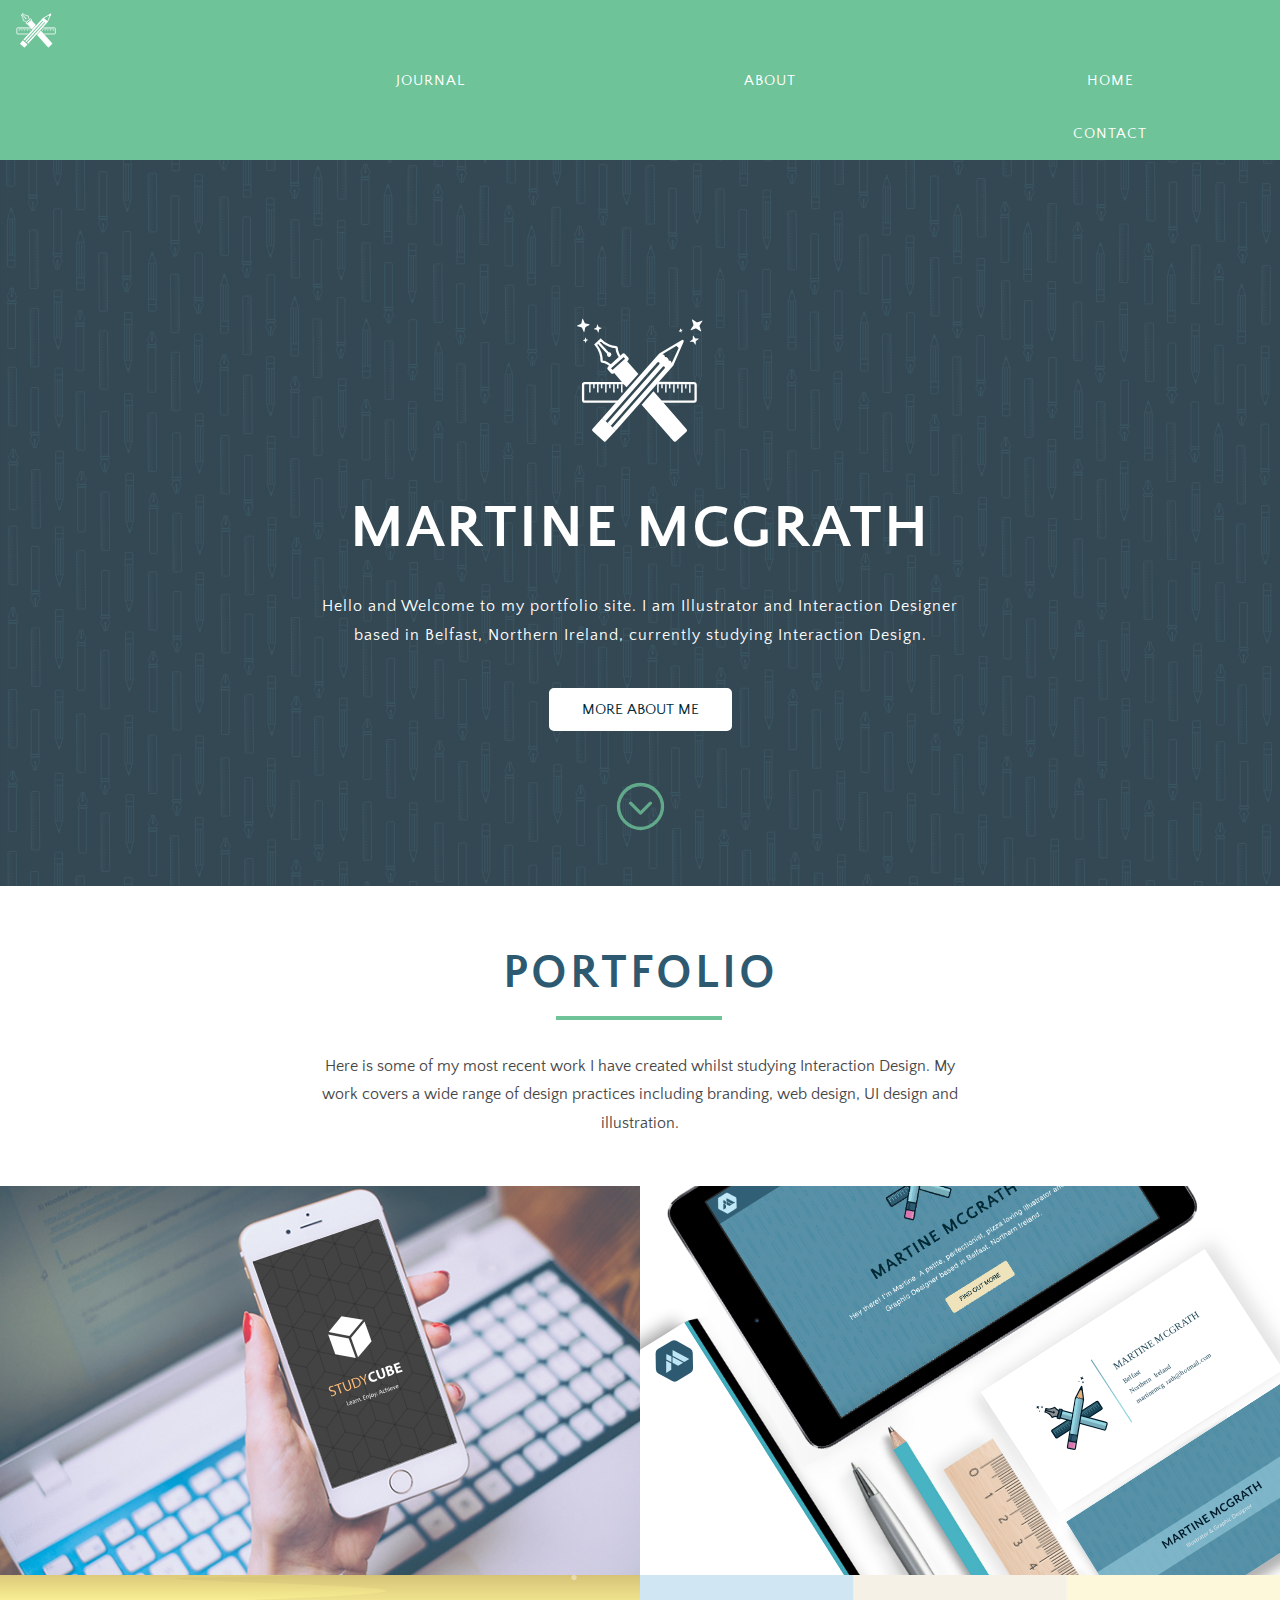
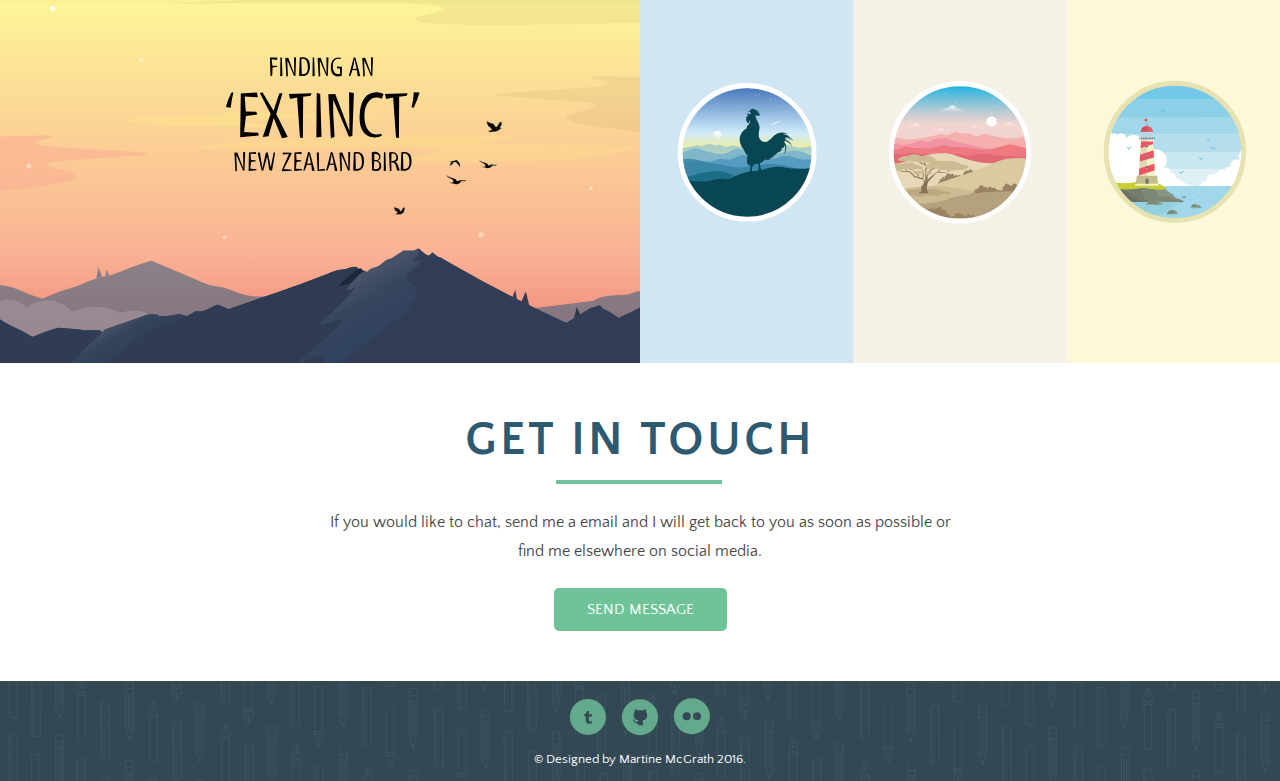
==== commit 2b44df59: "adding media queries" ====
--- a/index.html
+++ b/index.html
@@ -129,8 +129,8 @@
 			<li>
 				<img src="images/image4-01.svg" alt="Master & Apprentice">
 				<div class="caption">
-					<a href="case-study4.html"><div class="blur"></div></a>
-					<a href="case-study4.html"><div class="caption-text">
+					<a href="https://www.flickr.com/photos/martinemcgrath/albums/72157667808618516"><div class="blur"></div></a>
+					<a href="https://www.flickr.com/photos/martinemcgrath/albums/72157667808618516"><div class="caption-text">
 						<h1 class="white">Master & Apprentice</h1>
 <p class="white">Master & Apprentice illustration exercises to continue improving my illustration skills.</p>
 					</div></a>
--- a/css/style.css
+++ b/css/style.css
@@ -9,7 +9,7 @@
 
 p, h1, h2, h3, h4, blockquote, li
 {
-        max-width: 800px;
+        max-width: 750px;
         min-width: 320px;
         font-family:'Quattrocento Sans', Arial, sans-serif;
         margin: auto;   
@@ -23,6 +23,8 @@
 nav {
         background: rgba(110, 195, 153, 1);
         overflow: hidden;
+        /*position: fixed;*/
+        z-index: 10;
       }
       .res-nav {
         color: #fff;
@@ -440,11 +442,11 @@
 .cube-icons img {width: 150px;
                     margin-bottom: -3em;}
 
-.cube-icons p { width: 550px;
+.cube-icons p { max-width: 550px;
                 margin-top: 3.5em;}
 
 .sketches {
-    width: 100%;
+    max-width: 100%;
     margin-top: 3.5em;
     }
 
@@ -479,14 +481,14 @@
 .outcome p { margin-top: 2em;
             text-align: left;}
 
-.iphone-app{ max-width: 800px;
+.iphone-app{ max-width: 750px;
             margin-top: 2em;
             margin-bottom: 2em;}
 
 .outcome h2{ margin-top: 1em;}
 
 .finished-app { 
-    max-width: 800px;
+    max-width: 750px;
     margin-top: -1em;
     margin-bottom: 1.5em;}
 
@@ -508,6 +510,17 @@
         text-decoration: none;}
 
 .site-button { margin-bottom: 3em;}
+
+.brand-img { text-align: center;}
+
+.brand-identity { max-width: 750px;
+                  margin-bottom: 1em;}
+
+.site-sketches {margin-top: 1em;}
+
+.site-mockup { 
+    max-width: 700px;
+    margin-bottom: 2em;}
 
 
 /*-----CASESTUDY3 - NARRATIVE WEBSITE-----*/
@@ -545,14 +558,120 @@
           width: 100%;
         }
         nav ul.show {
-          max-height: 20em;
+          max-height: 25em;
         }
         nav ul li {
+          display: inline-block;
           box-sizing: border-box;
           width: 100%;
-          padding: 13px;
+          padding: 15px;
         }
         .handle {
           display: inline;
         }
       }
+
+@media screen and (max-width: 1200px) { 
+
+.caption-style-4 img { width:590px;
+                        text-align: center;}
+    
+.caption-style-4 .blur{height: 590px;
+		               width: 750px;}
+
+.caption-style-4 .caption-text h1{width:570px;}
+    
+.caption-style-4 .caption-text{
+		top: 110px;
+        margin-left: 20px;
+	}
+
+}
+
+
+/*-----TABLET-------*/
+@media (max-width: 50em) {
+     
+p, h1, h2, h3
+{
+        width: 90%;}
+
+header { margin-top: -520px;}
+    
+.hero {height: 600px;}
+    
+.title{font-size: 3em;}
+    
+.arrow img { margin-top: 2em;
+             width: 45px;}
+
+hr { width: 150px;
+     margin-left: 40%;}
+
+.caption-style-4 img { width:750px;
+                        text-align: center;}
+    
+.caption-style-4 .blur{height: 640px;
+		               width: 750px;}
+
+.caption-style-4 .caption-text h1{width:570px;}
+    
+.caption-style-4 .caption-text{
+		top: 150px;
+        margin-left: 100px;
+	}
+
+
+
+/*--------SMARTPHONE--------*/
+@media (max-width: 33em) {
+
+    p, h1, h2, h3
+{
+        width: 90%;}
+    
+    header { margin-top: -530px;}
+    
+    .title {font-size: 2.5em;}
+    
+    h2 {font-size: 2em;}
+    
+    hr { 
+     width: 150px;
+     margin-left: 35.5%;
+     margin-top: -1.2em;}
+    
+    
+    .work-intro {width: 470px;}
+    
+
+    .contact-home-title { margin-top: 44.5em;}
+    
+    .contact-home-title {
+        margin-bottom: 0.9em;}
+    
+    .social img { display: inline;
+                    width: 40px;}
+    
+    
+.caption-style-4 img { width:550px;
+                        text-align: center;}
+    
+.caption-style-4 .blur{height: 550px;
+		               width: 550px;}
+
+.caption-style-4 .caption-text h1{
+    font-size: 2em;
+    margin-left: -80px;
+    width:490px;}
+    
+.caption-style-4 .caption-text{
+		top: 90px;
+        margin-left: 90px;
+        width: 200px;
+	}
+
+
+.finished-app {max-width: 450px;}
+    
+   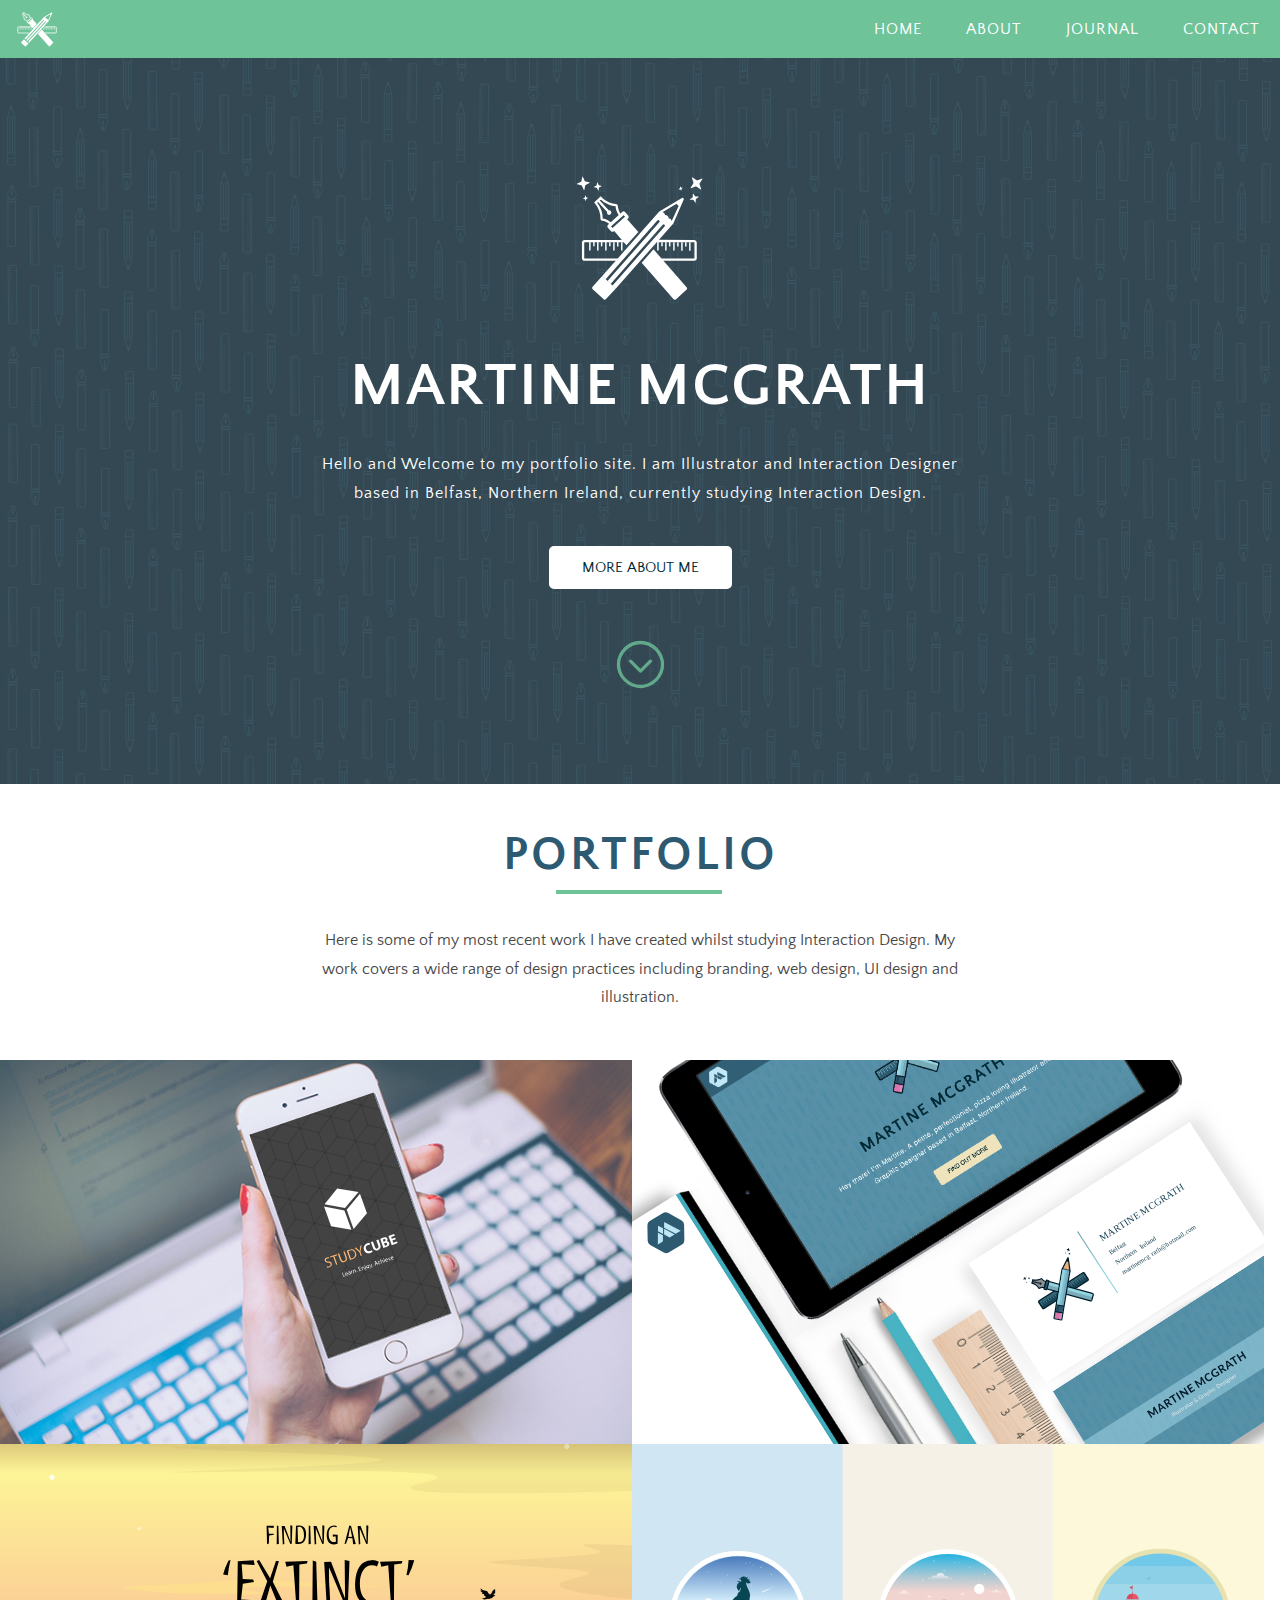
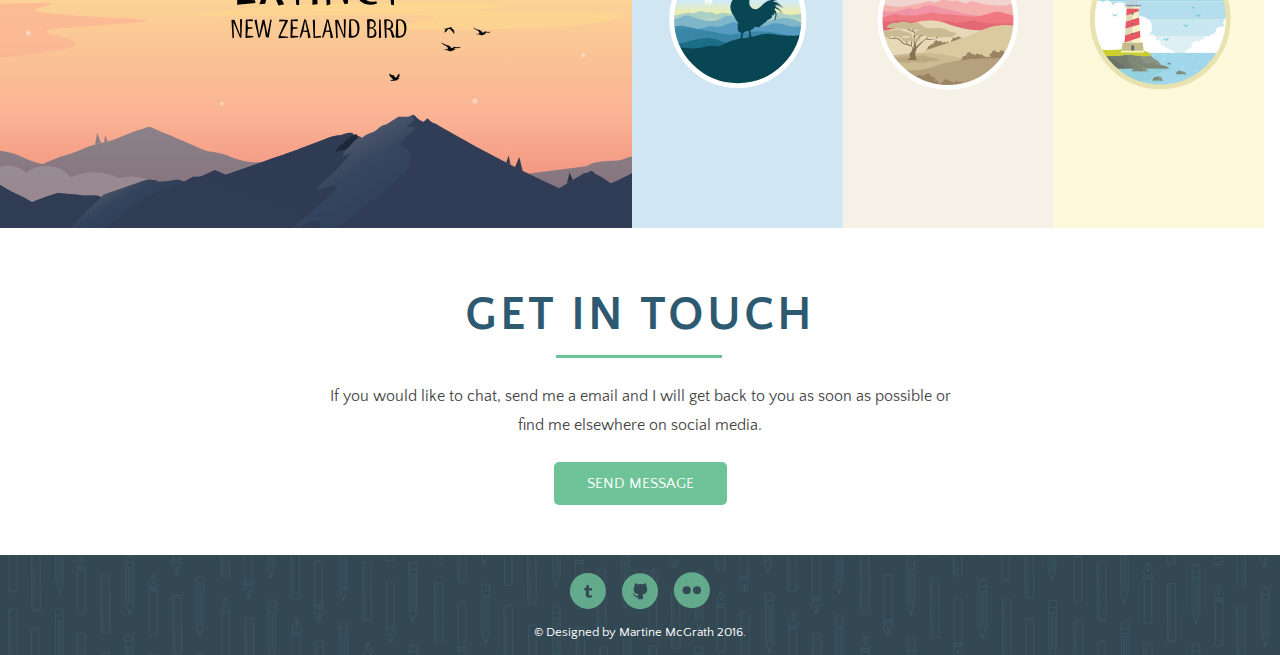
==== commit 3c9dd37d: "update changes" ====
--- a/index.html
+++ b/index.html
@@ -25,9 +25,7 @@
 
 </head>
 
-    <body id="home">
-        
-        
+
          <nav>
       <div class="res-nav">
         <a href="index.html"><img class="logo" src="images/icon.svg" width="40" height="40" alt="Monogram"/></a>
@@ -48,23 +46,6 @@
         
         <header class="main">
             
-            
-            <!---
-            <div class="menu">
-        <nav>
-            
-             <a href="index.html"><img class="logo" src="images/icon.svg" width="40" height="40" alt="Monogram"/></a>
-            
-            <ul>
-                <li><a href="index.html">HOME</a></li>
-                <li><a href="about.html">ABOUT</a></li>
-                <li><a href="http://martine-mcgrath.tumblr.com/">JOURNAL</a></li>
-                <li><a data-scroll href="#contact-home">CONTACT</a></li>
-               
-            </ul>
-        </nav>  
-            </div>---->
-    
      
    <img class="animatedimage" src="images/line-marque.svg" alt="Viusal Marque"/> 
     
@@ -83,9 +64,8 @@
     
 </header>
         
-<div id="portfolio"></div>
         
-<section>
+<section id="portfolio">
     
     <div class="portfolio-intro">
     <h2>PORTFOLIO</h2>
@@ -153,10 +133,9 @@
     <a class="home-contact-button" href="mailto:martinemcgrath@hotmail.com">SEND MESSAGE</a>
         </div>
         
-  
 	</section>
         
-          
+    
     <footer>  
         
         
@@ -170,12 +149,13 @@
     
         <p class="small">&copy; Designed by Martine McGrath 2016.</p>
     
-         <span id="contact">  
+         <span id="contact">
+        
     </footer>
         
 <script>
     smoothScroll.init();
-</script>
+</script>   
     
 <script type="text/javascript">
       $(document).ready(function(){
--- a/css/style.css
+++ b/css/style.css
@@ -7,7 +7,7 @@
 
 }
 
-p, h1, h2, h3, h4, blockquote, li
+p, h1, h2, h3, h4, blockquote
 {
         max-width: 750px;
         min-width: 320px;
@@ -23,44 +23,40 @@
 nav {
         background: rgba(110, 195, 153, 1);
         overflow: hidden;
-        /*position: fixed;*/
-        z-index: 10;
       }
       .res-nav {
+        float: left;
         color: #fff;
-        padding: 13px;
+        padding: 15px;
         overflow: hidden;
       }
       .logo {
           float: left;
-        margin-top: -0.2em;
+        margin-top: -0.4em;
     margin-bottom: -0.6em;
-    margin-left: 0.2em;
+    margin-left: 0.1em;
       }
       .handle {
         float: right;
         background: #69b78e;
         color: #fff;
         border: none;
-        font-size: 22px;
+        font-size: 25px;
         padding: 5px 10px;
         border-radius: 3px;
         cursor: pointer;
         display: none;
       }
       nav a {
-       color: #fff;
         text-decoration: none;
-        padding: 26px 20px;
-        letter-spacing: 1px;
-        font-size: 0.95em;
+        color: inherit;
       }
       nav ul {
+        float: right;
         overflow: hidden;
         color: #fff;
         margin: 0;
         padding: 0;
-        text-align: center;
         transition: max-height 0.5s;
         -webkit-transition: max-height 0.5s;
         -ms-transition: max-height 0.5s;
@@ -68,15 +64,14 @@
         -o-transition: max-height 0.5s;
       }
       nav ul li {
-        float: right;
+        letter-spacing: 1px;
         display: inline-block;
-        padding: 10px;
+        padding: 20px;
       }
       nav ul li:hover {
         background-color: #69b78e;
         transition: all 0.3s ease-in-out; 
       }
-
 
 /*--------------- HEADER ---------------*/
 
@@ -87,7 +82,7 @@
     height: 726px;
 }
 
-header { margin-top: -570px;}
+header { margin-top: -610px;}
 
 
 .animatedimage {
@@ -201,12 +196,12 @@
 /*---------PORTFOLIO-----*/
 
 
-.portfolio-intro { margin-top: 5.5em;}
+.portfolio-intro { margin-top: 7em;}
 
 .work-intro { 
     margin-top: 2em;
     text-align: center;
-    width: 660px;
+    max-width: 660px;
     margin-bottom: 3em;}
 
 
@@ -216,7 +211,7 @@
     border: 0;
     background-color: #6EC399;
     height: 3.5px;
-    margin-top: -1.8em;
+    margin-top: -2.3em;
 }
 
 	.caption-style-4{
@@ -249,7 +244,7 @@
 	}
 	.caption-style-4 img{
         z-index: 2;
-        width: 640px;
+        width: 632px;
 		margin: 0px;
 		padding: 0px;
 		float: left;
@@ -409,8 +404,8 @@
 }
 
 footer p {
-  margin-top: 0em;
-    margin-bottom: 0em;
+  margin-top: 0.5em;
+    margin-bottom: -1em;
   
   text-align: center;
   font-size: 0.8em;
@@ -421,6 +416,9 @@
 
 /*--------------------------------------- CASE STUDIES! -----------------------------------*/
 
+.case-intro { margin-top: -350px;}
+
+
 /*-----CASESTUDY1 - STUDYCUBE-----*/
 
 .bg-studycube{ background-image: url(../images/case1.png);
@@ -429,8 +427,6 @@
     height: 470px;
 }
 
-.case-intro { margin-top: 16em;}
-
 .brief { margin-top: 10em;}
 
 .brief p{ margin-top: 2em;}
@@ -463,7 +459,7 @@
 
 .sketches img {
     margin-top: -0.4em;
-    width: 424px;
+    max-width: 424px;
     border: none;
     }
 
@@ -500,7 +496,7 @@
 .bg-brand{ background-image: url(../images/brand1.png);
     background-size: cover;
     background-position: center center;
-    height: 470px;
+    height: 450px;
 }
 
 .guidelines { color: #5DAF84;
@@ -520,8 +516,14 @@
 
 .site-mockup { 
     max-width: 700px;
-    margin-bottom: 2em;}
-
+    margin-bottom: 1em;}
+
+.bird-mockup { 
+    max-width: 700px;
+    margin-top: -1em;
+    margin-bottom: -1em;}
+
+.bird-site-button { margin-bottom: 3em;}
 
 /*-----CASESTUDY3 - NARRATIVE WEBSITE-----*/
 
@@ -529,7 +531,7 @@
     background-image: url(../images/bird-bg.png);
     background-size: cover;
     background-position: center center;
-    height: 470px;   
+    height: 450px;   
 }
 
 .style-tile {color: #5DAF84;
@@ -541,8 +543,9 @@
     background-image: url(../images/case-four-bg.png);
     background-size: cover;
     background-position: center center;
-    height: 470px; 
-}
+    height: 450px; 
+}
+
 
 
 
@@ -553,27 +556,30 @@
           float: none;
         }
         nav ul {
+            text-align: center;
           background: #6fc39a;
           max-height: 0;
           width: 100%;
         }
         nav ul.show {
-          max-height: 25em;
+          max-height: 20em;
         }
         nav ul li {
-          display: inline-block;
           box-sizing: border-box;
           width: 100%;
-          padding: 15px;
+          padding: 20px;
         }
         .handle {
           display: inline;
         }
-      }
+     .logo {
+        margin-top: 0em;
+      }
+
 
 @media screen and (max-width: 1200px) { 
 
-.caption-style-4 img { width:590px;
+.caption-style-4 img { width:450px;
                         text-align: center;}
     
 .caption-style-4 .blur{height: 590px;
@@ -595,8 +601,8 @@
 p, h1, h2, h3
 {
         width: 90%;}
-
-header { margin-top: -520px;}
+    
+header { margin-top: -510px;}
     
 .hero {height: 600px;}
     
@@ -624,28 +630,29 @@
 
 
 /*--------SMARTPHONE--------*/
-@media (max-width: 33em) {
+@media (max-width: 30em) {
 
     p, h1, h2, h3
 {
         width: 90%;}
     
-    header { margin-top: -530px;}
-    
-    .title {font-size: 2.5em;}
+    header { margin-top: -450px;}
+    
+    .hero {height: 500px;}
+    
+    .animatedimage { width: 80px;}
+    
+    .title {font-size: 2em;}
     
     h2 {font-size: 2em;}
     
     hr { 
      width: 150px;
-     margin-left: 35.5%;
+     margin-left: 31%;
      margin-top: -1.2em;}
     
-    
-    .work-intro {width: 470px;}
-    
-
-    .contact-home-title { margin-top: 44.5em;}
+
+    .contact-home-title { margin-top: 33em;}
     
     .contact-home-title {
         margin-bottom: 0.9em;}
@@ -654,24 +661,26 @@
                     width: 40px;}
     
     
-.caption-style-4 img { width:550px;
+.caption-style-4 img { width:400px;
                         text-align: center;}
     
 .caption-style-4 .blur{height: 550px;
-		               width: 550px;}
+		               width: 400px;}
 
 .caption-style-4 .caption-text h1{
     font-size: 2em;
-    margin-left: -80px;
-    width:490px;}
+    margin-left: -20px;
+    width:350px;}
     
 .caption-style-4 .caption-text{
-		top: 90px;
-        margin-left: 90px;
+		top: 50px;
+        margin-left: 40px;
         width: 200px;
 	}
 
 
-.finished-app {max-width: 450px;}
+.finished-app {max-width: 350px;}
+    
+.site-mockup { max-width: 350px;}
     
    